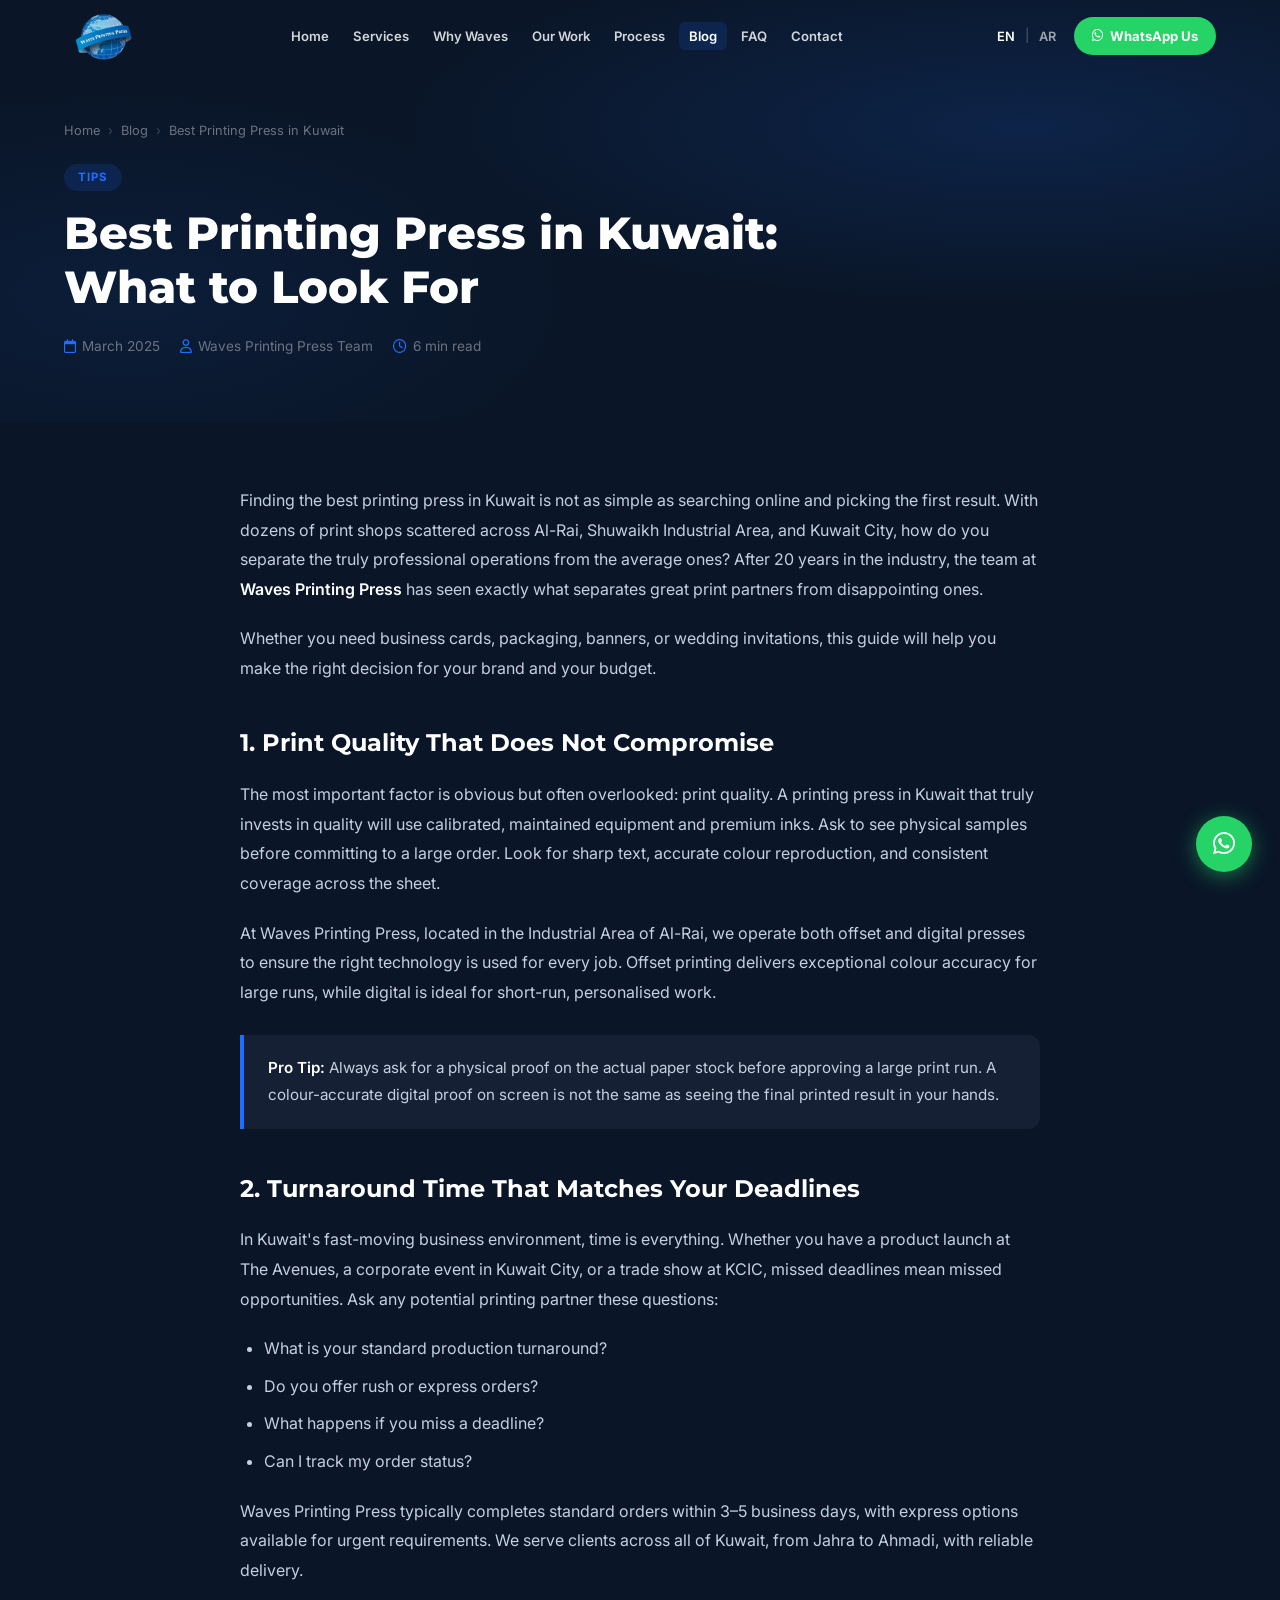
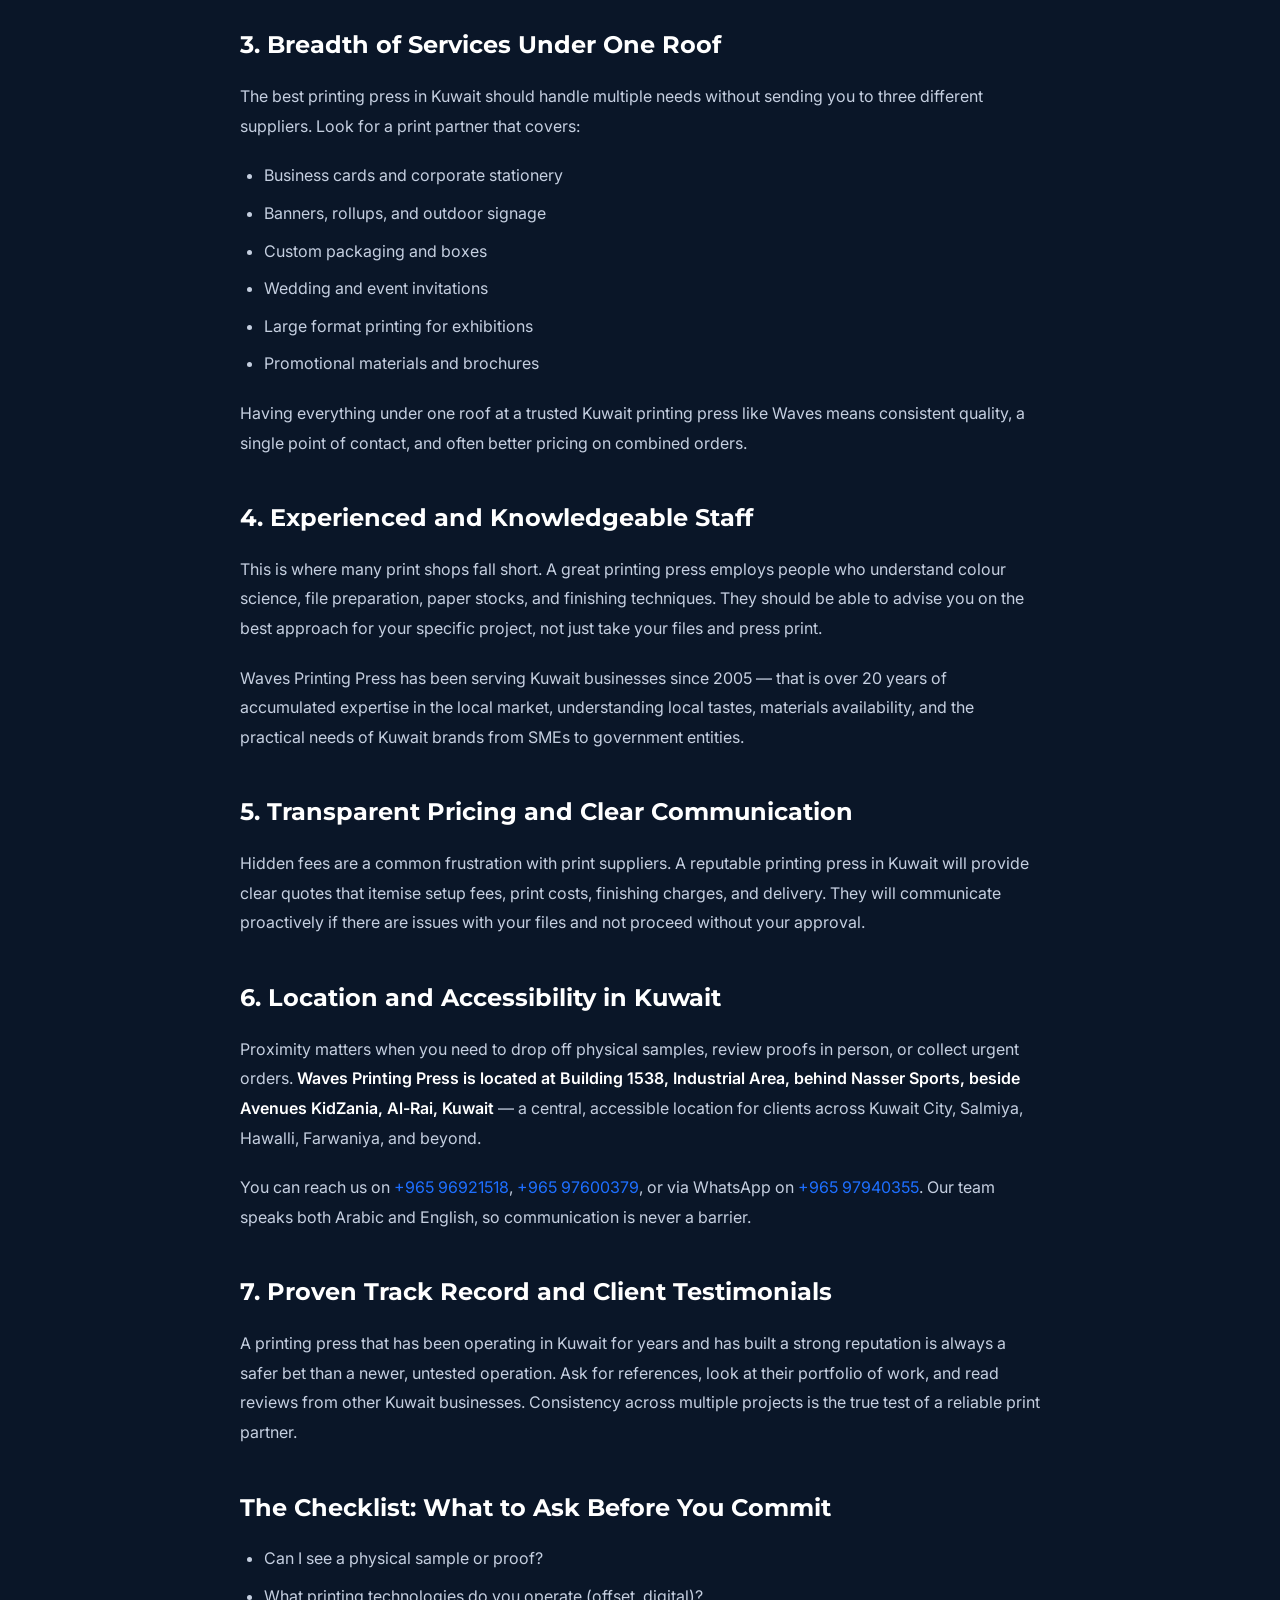
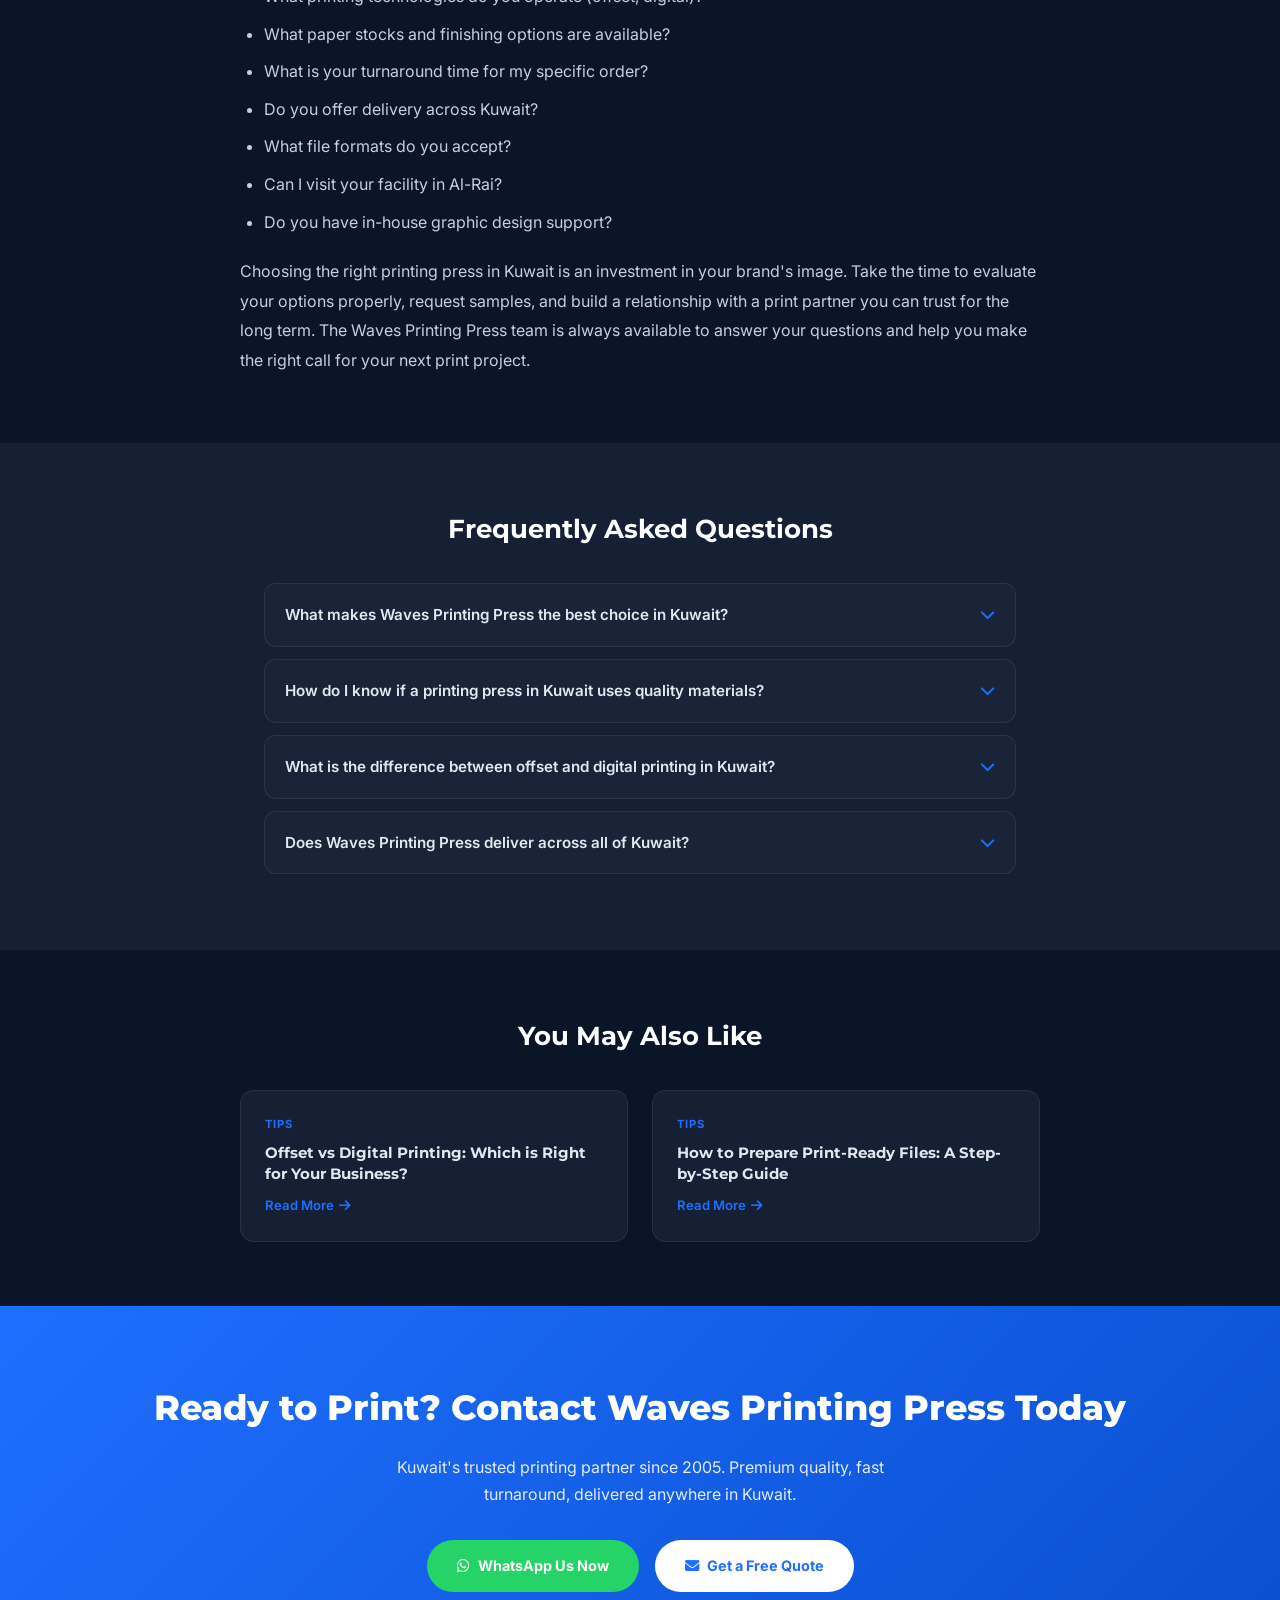
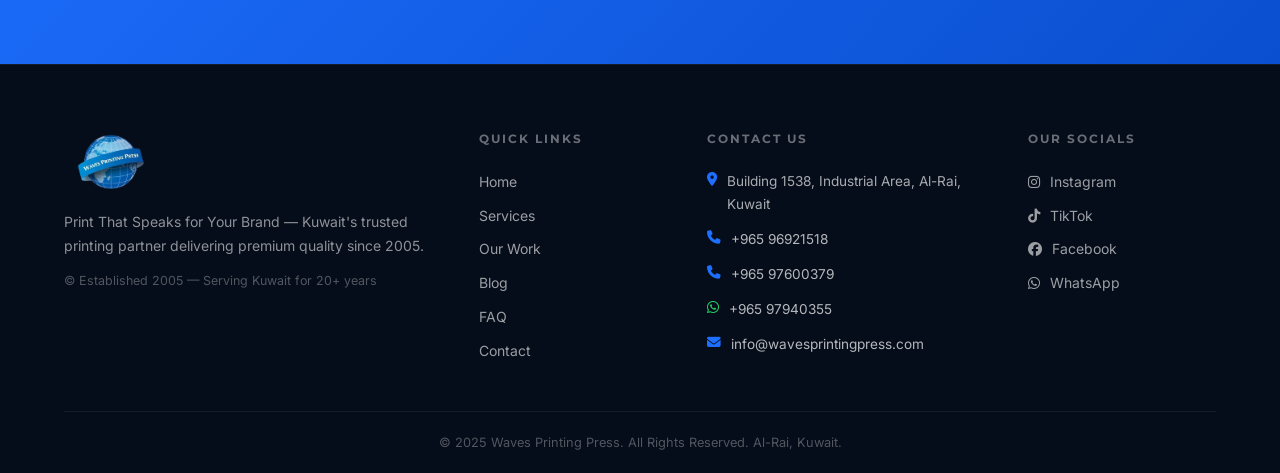
==== blog-post-1.html @ 456332da "fix: AR/EN toggle not switching on blog pages" ====
<!DOCTYPE html>
<html lang="en" dir="ltr">
<head>
  <meta charset="UTF-8">
  <meta name="viewport" content="width=device-width, initial-scale=1.0">

  <!-- Primary SEO Meta Tags -->
  <title>Best Printing Press in Kuwait: What to Look For | Waves Printing Press Kuwait</title>
  <meta name="description" content="Find the best printing press in Kuwait. Expert tips on quality, turnaround time, and reliability from Waves Printing Press — Al-Rai, Kuwait since 2005.">
  <meta name="robots" content="index, follow">
  <meta name="author" content="Waves Printing Press">
  <meta name="keywords" content="best printing press Kuwait, printing press Al-Rai, Kuwait printing quality, offset printing Kuwait, digital printing Kuwait, printing tips Kuwait">

  <!-- Canonical -->
  <link rel="canonical" href="https://wavesprintingpress.com/blog-post-1.html">

  <!-- Hreflang -->
  <link rel="alternate" hreflang="en"        href="https://wavesprintingpress.com/blog-post-1.html">
  <link rel="alternate" hreflang="ar"        href="https://wavesprintingpress.com/blog-post-1.html">
  <link rel="alternate" hreflang="x-default" href="https://wavesprintingpress.com/blog-post-1.html">

  <!-- Open Graph -->
  <meta property="og:type"        content="article">
  <meta property="og:url"         content="https://wavesprintingpress.com/blog-post-1.html">
  <meta property="og:title"       content="Best Printing Press in Kuwait: What to Look For | Waves Printing Press">
  <meta property="og:description" content="Expert tips on choosing the best printing press in Kuwait. Quality, turnaround, reliability — from Waves Printing Press since 2005.">
  <meta property="og:image"       content="https://wavesprintingpress.com/images/og-image.jpg">

  <!-- Twitter Card -->
  <meta name="twitter:card"        content="summary_large_image">
  <meta name="twitter:title"       content="Best Printing Press in Kuwait: What to Look For">
  <meta name="twitter:description" content="Expert tips on choosing the best printing press in Kuwait from Waves Printing Press.">
  <meta name="twitter:image"       content="https://wavesprintingpress.com/images/og-image.jpg">

  <!-- Google Fonts -->
  <link rel="preconnect" href="https://fonts.googleapis.com">
  <link rel="preconnect" href="https://fonts.gstatic.com" crossorigin>
  <link href="https://fonts.googleapis.com/css2?family=Cairo:wght@400;600;700;800&family=Inter:wght@400;500;600&family=Montserrat:wght@400;500;600;700;800&display=swap" rel="stylesheet">

  <!-- Font Awesome 6.4.2 -->
  <link rel="stylesheet" href="https://cdnjs.cloudflare.com/ajax/libs/font-awesome/6.4.2/css/all.min.css">

  <!-- JSON-LD Article Schema -->
  <script type="application/ld+json">
  {
    "@context": "https://schema.org",
    "@type": "Article",
    "headline": "Best Printing Press in Kuwait: What to Look For",
    "datePublished": "2025-03-01",
    "dateModified": "2025-03-01",
    "author": {
      "@type": "Organization",
      "name": "Waves Printing Press",
      "url": "https://wavesprintingpress.com"
    },
    "publisher": {
      "@type": "Organization",
      "name": "Waves Printing Press",
      "logo": {
        "@type": "ImageObject",
        "url": "https://wavesprintingpress.com/images/waves_logo/waves_logo.png"
      }
    },
    "description": "Expert tips on choosing the best printing press in Kuwait — quality, turnaround, reliability and what really matters.",
    "mainEntityOfPage": {
      "@type": "WebPage",
      "@id": "https://wavesprintingpress.com/blog-post-1.html"
    }
  }
  </script>

  <style>
    /* =============================================
       CSS VARIABLES & RESET
       ============================================= */
    :root {
      --primary:    #0A1628;
      --accent:     #1E6FFF;
      --white:      #FFFFFF;
      --light-bg:   #F4F7FF;
      --text-dark:  #1A1A2E;
      --text-muted: #6B7280;
      --border:     rgba(255,255,255,0.08);
      --card-bg:    #111827;
      --navy-light: #162035;
      --font-head:  'Montserrat', sans-serif;
      --font-body:  'Inter', sans-serif;
      --font-ar:    'Cairo', sans-serif;
    }
    *, *::before, *::after { box-sizing: border-box; margin: 0; padding: 0; }
    html { scroll-behavior: smooth; }
    body {
      font-family: var(--font-body);
      background: var(--primary);
      color: #e2e8f0;
      line-height: 1.7;
      overflow-x: hidden;
    }
    [dir="rtl"] body { font-family: var(--font-ar); }
    img { max-width: 100%; height: auto; display: block; }
    a { color: var(--accent); text-decoration: none; }
    a:hover { text-decoration: underline; }
    .container { width: 100%; max-width: 1200px; margin: 0 auto; padding: 0 24px; }
    .sr-only { position:absolute;width:1px;height:1px;padding:0;margin:-1px;overflow:hidden;clip:rect(0,0,0,0);border:0; }

    /* Language visibility */
    [lang="en"] .ar-text { display: none; }
    [lang="ar"] .en-text { display: none; }
    body[dir="ltr"] .ar-text { display: none !important; }
    body[dir="rtl"] .en-text { display: none !important; }
    [lang="ar"] { font-family: var(--font-ar); }

    /* =============================================
       NAVBAR
       ============================================= */
    #navbar {
      position: fixed;
      top: 0; left: 0; right: 0;
      z-index: 1000;
      padding: 0 24px;
      transition: background 0.3s ease, box-shadow 0.3s ease;
    }
    #navbar.scrolled {
      background: rgba(10,22,40,0.97);
      box-shadow: 0 2px 24px rgba(0,0,0,0.35);
      backdrop-filter: blur(12px);
    }
    .nav-inner {
      display: flex;
      align-items: center;
      justify-content: space-between;
      height: 72px;
      gap: 16px;
    }
    .nav-logo { display: flex; align-items: center; gap: 10px; text-decoration: none; flex-shrink: 0; }
    .nav-logo img { height: 55px; width: auto; }
    .nav-logo-css { display: flex; align-items: center; gap: 8px; }
    .logo-label { font-family: var(--font-head); font-weight: 800; font-size: 1rem; color: #fff; }
    .mini-globe { width: 28px; height: 28px; border-radius: 50%; background: var(--accent); }

    .nav-links {
      display: flex;
      list-style: none;
      gap: 4px;
      align-items: center;
    }
    .nav-links li { position: relative; }
    .nav-links a {
      font-family: var(--font-body);
      font-size: 0.82rem;
      font-weight: 600;
      color: rgba(255,255,255,0.82);
      padding: 6px 10px;
      border-radius: 6px;
      transition: color 0.2s, background 0.2s;
      text-decoration: none;
      white-space: nowrap;
    }
    .nav-links a:hover, .nav-links a.nav-active {
      color: #fff;
      background: rgba(30,111,255,0.15);
    }

    .nav-right { display: flex; align-items: center; gap: 12px; flex-shrink: 0; }
    .lang-toggle { display: flex; align-items: center; gap: 4px; }
    .lang-btn {
      background: transparent;
      border: none;
      color: rgba(255,255,255,0.6);
      font-family: var(--font-body);
      font-size: 0.8rem;
      font-weight: 600;
      cursor: pointer;
      padding: 4px 6px;
      border-radius: 4px;
      transition: color 0.2s;
    }
    .lang-btn.active { color: #fff; }
    .lang-btn:hover { color: #fff; }
    .lang-sep { color: rgba(255,255,255,0.3); font-size: 0.8rem; }

    .btn-wa-nav {
      display: inline-flex;
      align-items: center;
      gap: 7px;
      padding: 8px 18px;
      border-radius: 50px;
      background: #25D366;
      color: #fff;
      font-family: var(--font-body);
      font-size: 0.82rem;
      font-weight: 700;
      text-decoration: none;
      transition: transform 0.2s, box-shadow 0.2s;
      white-space: nowrap;
    }
    .btn-wa-nav:hover { transform: translateY(-1px); box-shadow: 0 4px 16px rgba(37,211,102,0.35); text-decoration: none; }

    /* Hamburger */
    .hamburger {
      display: none;
      flex-direction: column;
      gap: 5px;
      background: transparent;
      border: none;
      cursor: pointer;
      padding: 4px;
    }
    .hamburger span {
      display: block;
      width: 24px;
      height: 2px;
      background: #fff;
      border-radius: 2px;
      transition: all 0.3s ease;
    }
    .hamburger.open span:nth-child(1) { transform: translateY(7px) rotate(45deg); }
    .hamburger.open span:nth-child(2) { opacity: 0; }
    .hamburger.open span:nth-child(3) { transform: translateY(-7px) rotate(-45deg); }

    /* Mobile menu */
    .mobile-menu {
      display: none;
      flex-direction: column;
      gap: 0;
      background: rgba(10,22,40,0.98);
      backdrop-filter: blur(16px);
      padding: 16px 0 24px;
      border-top: 1px solid rgba(255,255,255,0.06);
    }
    .mobile-menu.open { display: flex; }
    .mobile-menu a {
      padding: 13px 28px;
      color: rgba(255,255,255,0.85);
      font-size: 0.95rem;
      font-weight: 600;
      border-bottom: 1px solid rgba(255,255,255,0.04);
      transition: background 0.2s, color 0.2s;
      text-decoration: none;
    }
    .mobile-menu a:hover { background: rgba(30,111,255,0.1); color: #fff; }
    .mobile-lang-row { display: flex; gap: 12px; padding: 16px 28px 8px; }
    .mobile-lang-row .lang-btn { font-size: 0.9rem; padding: 8px 16px; border: 1px solid rgba(255,255,255,0.2); border-radius: 6px; }
    .mobile-wa {
      margin: 12px 28px 0;
      padding: 12px 20px !important;
      background: #25D366 !important;
      border-radius: 10px;
      color: #fff !important;
      display: flex !important;
      align-items: center;
      gap: 8px;
      justify-content: center;
      border-bottom: none !important;
    }

    @media (max-width: 1024px) { .nav-links { display: none; } }
    @media (max-width: 768px) {
      .btn-wa-nav .en-text, .btn-wa-nav .ar-text { display: none; }
      .hamburger { display: flex; }
    }

    /* =============================================
       BLOG POST HERO BANNER
       ============================================= */
    .post-hero {
      background: var(--primary);
      padding: 120px 0 64px;
      position: relative;
      overflow: hidden;
    }
    .post-hero::before {
      content: '';
      position: absolute;
      inset: 0;
      background:
        radial-gradient(ellipse 70% 60% at 80% 30%, rgba(30,111,255,0.15) 0%, transparent 70%),
        radial-gradient(ellipse 50% 70% at 10% 70%, rgba(30,111,255,0.08) 0%, transparent 70%);
    }
    .post-hero .container { position: relative; z-index: 1; }
    .post-breadcrumb {
      display: flex;
      align-items: center;
      gap: 8px;
      font-size: 0.8rem;
      color: var(--text-muted);
      margin-bottom: 20px;
      flex-wrap: wrap;
    }
    .post-breadcrumb a { color: var(--text-muted); transition: color 0.2s; }
    .post-breadcrumb a:hover { color: var(--accent); text-decoration: none; }
    .post-breadcrumb .sep { color: rgba(255,255,255,0.2); }
    .post-cat-badge {
      display: inline-block;
      padding: 4px 14px;
      background: rgba(30,111,255,0.15);
      color: var(--accent);
      border-radius: 50px;
      font-size: 0.72rem;
      font-weight: 700;
      letter-spacing: 1px;
      text-transform: uppercase;
      margin-bottom: 16px;
    }
    .post-hero h1 {
      font-family: var(--font-head);
      font-size: clamp(1.8rem, 4vw, 2.8rem);
      font-weight: 800;
      color: #fff;
      line-height: 1.2;
      margin-bottom: 20px;
      max-width: 820px;
    }
    .post-meta-row {
      display: flex;
      align-items: center;
      gap: 20px;
      flex-wrap: wrap;
      color: var(--text-muted);
      font-size: 0.85rem;
    }
    .post-meta-row span { display: flex; align-items: center; gap: 6px; }
    .post-meta-row i { color: var(--accent); }

    /* =============================================
       ARTICLE BODY
       ============================================= */
    .post-body-section {
      padding: 64px 0 48px;
    }
    .post-layout {
      max-width: 800px;
      margin: 0 auto;
    }
    .post-layout h2 {
      font-family: var(--font-head);
      font-size: 1.5rem;
      font-weight: 700;
      color: #fff;
      margin: 40px 0 16px;
    }
    .post-layout h3 {
      font-family: var(--font-head);
      font-size: 1.15rem;
      font-weight: 700;
      color: #e2e8f0;
      margin: 28px 0 12px;
    }
    .post-layout p {
      color: #c5cfe0;
      line-height: 1.85;
      margin-bottom: 20px;
      font-size: 1rem;
    }
    .post-layout ul, .post-layout ol {
      margin: 0 0 20px 24px;
      color: #c5cfe0;
      line-height: 1.85;
    }
    [dir="rtl"] .post-layout ul,
    [dir="rtl"] .post-layout ol { margin: 0 24px 20px 0; }
    .post-layout li { margin-bottom: 8px; }
    .post-layout strong { color: #fff; font-weight: 600; }
    .post-highlight {
      background: var(--navy-light);
      border-left: 4px solid var(--accent);
      border-radius: 0 12px 12px 0;
      padding: 20px 24px;
      margin: 28px 0;
      color: #c5cfe0;
      font-size: 0.95rem;
      line-height: 1.75;
    }
    [dir="rtl"] .post-highlight { border-left: none; border-right: 4px solid var(--accent); border-radius: 12px 0 0 12px; }

    /* =============================================
       FAQ SECTION
       ============================================= */
    .post-faq {
      background: var(--navy-light);
      padding: 64px 0;
    }
    .post-faq .container { max-width: 800px; margin: 0 auto; }
    .post-faq h2 {
      font-family: var(--font-head);
      font-size: 1.6rem;
      font-weight: 700;
      color: #fff;
      margin-bottom: 32px;
      text-align: center;
    }
    .faq-item {
      border: 1px solid rgba(255,255,255,0.08);
      border-radius: 12px;
      margin-bottom: 12px;
      overflow: hidden;
      background: rgba(255,255,255,0.02);
    }
    .faq-item summary {
      display: flex;
      justify-content: space-between;
      align-items: center;
      padding: 18px 20px;
      cursor: pointer;
      font-weight: 600;
      color: #e2e8f0;
      font-size: 0.95rem;
      list-style: none;
      gap: 12px;
    }
    .faq-item summary::-webkit-details-marker { display: none; }
    .faq-item summary:hover { color: #fff; background: rgba(30,111,255,0.05); }
    .faq-arrow { color: var(--accent); flex-shrink: 0; transition: transform 0.3s ease; }
    .faq-item[open] .faq-arrow { transform: rotate(180deg); }
    .faq-body {
      padding: 0 20px 18px;
      color: #a8b4c8;
      font-size: 0.9rem;
      line-height: 1.75;
    }

    /* =============================================
       YOU MAY ALSO LIKE
       ============================================= */
    .post-related {
      padding: 64px 0;
    }
    .post-related h2 {
      font-family: var(--font-head);
      font-size: 1.6rem;
      font-weight: 700;
      color: #fff;
      margin-bottom: 32px;
      text-align: center;
    }
    .related-grid {
      display: grid;
      grid-template-columns: repeat(2, 1fr);
      gap: 24px;
      max-width: 800px;
      margin: 0 auto;
    }
    @media (max-width: 560px) { .related-grid { grid-template-columns: 1fr; } }
    .related-card {
      background: var(--navy-light);
      border: 1px solid rgba(255,255,255,0.07);
      border-radius: 14px;
      padding: 24px;
      transition: border-color 0.3s, transform 0.3s;
      text-decoration: none;
      display: block;
    }
    .related-card:hover { border-color: var(--accent); transform: translateY(-4px); text-decoration: none; }
    .related-cat {
      font-size: 0.7rem;
      font-weight: 700;
      letter-spacing: 1px;
      text-transform: uppercase;
      color: var(--accent);
      margin-bottom: 8px;
      display: block;
    }
    .related-card h3 {
      font-family: var(--font-head);
      font-size: 0.95rem;
      font-weight: 700;
      color: #e2e8f0;
      line-height: 1.4;
      margin-bottom: 8px;
    }
    .related-card .read-link {
      font-size: 0.82rem;
      font-weight: 600;
      color: var(--accent);
      display: flex;
      align-items: center;
      gap: 5px;
      margin-top: 10px;
    }

    /* =============================================
       CTA SECTION
       ============================================= */
    .post-cta {
      background: linear-gradient(135deg, var(--accent) 0%, #0a4fcf 100%);
      padding: 72px 0;
      text-align: center;
    }
    .post-cta h2 {
      font-family: var(--font-head);
      font-size: clamp(1.5rem, 4vw, 2.2rem);
      font-weight: 800;
      color: #fff;
      margin-bottom: 16px;
    }
    .post-cta p {
      color: rgba(255,255,255,0.88);
      font-size: 1rem;
      max-width: 500px;
      margin: 0 auto 32px;
      line-height: 1.7;
    }
    .cta-btn-row {
      display: flex;
      justify-content: center;
      gap: 16px;
      flex-wrap: wrap;
    }
    .btn-cta-white {
      display: inline-flex;
      align-items: center;
      gap: 8px;
      padding: 14px 30px;
      border-radius: 50px;
      background: #fff;
      color: var(--accent);
      font-family: var(--font-body);
      font-size: 0.9rem;
      font-weight: 700;
      text-decoration: none;
      transition: transform 0.25s, box-shadow 0.25s;
    }
    .btn-cta-white:hover { transform: translateY(-2px); box-shadow: 0 8px 24px rgba(0,0,0,0.2); text-decoration: none; }
    .btn-cta-wa {
      display: inline-flex;
      align-items: center;
      gap: 8px;
      padding: 14px 30px;
      border-radius: 50px;
      background: #25D366;
      color: #fff;
      font-family: var(--font-body);
      font-size: 0.9rem;
      font-weight: 700;
      text-decoration: none;
      transition: transform 0.25s, box-shadow 0.25s;
    }
    .btn-cta-wa:hover { transform: translateY(-2px); box-shadow: 0 8px 24px rgba(37,211,102,0.4); text-decoration: none; }

    /* =============================================
       FOOTER
       ============================================= */
    #footer {
      background: #060d1a;
      padding: 64px 0 0;
      border-top: 1px solid rgba(255,255,255,0.06);
    }
    .footer-grid {
      display: grid;
      grid-template-columns: 2fr 1fr 1.5fr 1fr;
      gap: 40px;
      padding-bottom: 48px;
    }
    @media (max-width: 900px) { .footer-grid { grid-template-columns: 1fr 1fr; } }
    @media (max-width: 560px) { .footer-grid { grid-template-columns: 1fr; } }
    .footer-col h4 {
      font-family: var(--font-head);
      font-size: 0.75rem;
      font-weight: 700;
      letter-spacing: 2px;
      text-transform: uppercase;
      color: rgba(255,255,255,0.4);
      margin-bottom: 20px;
    }
    .foot-logo { margin-bottom: 16px; }
    .foot-logo img { height: 65px; width: auto; }
    .foot-tagline {
      font-size: 0.875rem;
      color: rgba(255,255,255,0.55);
      line-height: 1.7;
      margin-bottom: 12px;
    }
    .foot-since { font-size: 0.78rem; color: rgba(255,255,255,0.3); }
    .foot-links { display: flex; flex-direction: column; gap: 10px; }
    .foot-links a {
      font-size: 0.875rem;
      color: rgba(255,255,255,0.6);
      text-decoration: none;
      transition: color 0.2s;
    }
    .foot-links a:hover { color: var(--accent); }
    .foot-contacts { display: flex; flex-direction: column; gap: 12px; }
    .foot-ci { display: flex; align-items: flex-start; gap: 10px; font-size: 0.85rem; }
    .foot-ci i { color: var(--accent); margin-top: 3px; flex-shrink: 0; }
    .foot-ci .wai { color: #25D366; }
    .foot-ci a { color: rgba(255,255,255,0.7); text-decoration: none; transition: color 0.2s; }
    .foot-ci a:hover { color: var(--accent); }
    .foot-ci span { color: rgba(255,255,255,0.65); }
    .footer-socials-list { display: flex; flex-direction: column; gap: 10px; }
    .footer-social-link {
      display: flex;
      align-items: center;
      gap: 10px;
      font-size: 0.875rem;
      color: rgba(255,255,255,0.6);
      text-decoration: none;
      transition: color 0.2s;
    }
    .footer-social-link:hover { color: var(--accent); }
    .footer-bottom {
      border-top: 1px solid rgba(255,255,255,0.06);
      padding: 20px 0;
      text-align: center;
    }
    .foot-copy { font-size: 0.8rem; color: rgba(255,255,255,0.3); }

    /* =============================================
       FLOATING WHATSAPP
       ============================================= */
    .whatsapp-float {
      position: fixed;
      bottom: 28px;
      right: 28px;
      z-index: 999;
      width: 56px;
      height: 56px;
      border-radius: 50%;
      background: #25D366;
      color: #fff;
      display: flex;
      align-items: center;
      justify-content: center;
      font-size: 1.6rem;
      box-shadow: 0 4px 20px rgba(37,211,102,0.5);
      text-decoration: none;
      transition: transform 0.3s, box-shadow 0.3s;
    }
    .whatsapp-float:hover { transform: scale(1.1); box-shadow: 0 6px 28px rgba(37,211,102,0.65); text-decoration: none; }
    [dir="rtl"] .whatsapp-float { right: auto; left: 28px; }
  </style>
</head>

<body dir="ltr">

<!-- =============================================
     NAVBAR
     ============================================= -->
<nav id="navbar" role="navigation" aria-label="Main navigation">
  <div class="container nav-inner">
    <a href="index.html" class="nav-logo" aria-label="Waves Printing Press — home">
      <img src="images/waves_logo/waves_logo.png" alt="Waves Printing Press Logo" height="55" onerror="this.style.display='none'; this.nextElementSibling.style.display='flex';">
      <div class="nav-logo-css" style="display:none;">
        <div class="mini-globe" aria-hidden="true"></div>
        <span class="logo-label">Waves Printing Press</span>
      </div>
    </a>
    <ul class="nav-links" role="list">
      <li><a href="index.html#hero" class="en-text">Home</a><a href="index.html#hero" class="ar-text">الرئيسية</a></li>
      <li><a href="index.html#services" class="en-text">Services</a><a href="index.html#services" class="ar-text">خدماتنا</a></li>
      <li><a href="index.html#why-waves" class="en-text">Why Waves</a><a href="index.html#why-waves" class="ar-text">لماذا أمواج</a></li>
      <li><a href="index.html#our-work" class="en-text">Our Work</a><a href="index.html#our-work" class="ar-text">أعمالنا</a></li>
      <li><a href="index.html#process" class="en-text">Process</a><a href="index.html#process" class="ar-text">كيف نعمل</a></li>
      <li><a href="blog.html" class="en-text nav-active">Blog</a><a href="blog.html" class="ar-text nav-active">المدونة</a></li>
      <li><a href="index.html#faq" class="en-text">FAQ</a><a href="index.html#faq" class="ar-text">الأسئلة</a></li>
      <li><a href="index.html#contact" class="en-text">Contact</a><a href="index.html#contact" class="ar-text">تواصل</a></li>
    </ul>
    <div class="nav-right">
      <div class="lang-toggle" aria-label="Language selector">
        <button class="lang-btn active" id="btn-en" onclick="setLang('en')" aria-pressed="true">EN</button>
        <span class="lang-sep">|</span>
        <button class="lang-btn" id="btn-ar" onclick="setLang('ar')" aria-pressed="false">AR</button>
      </div>
      <a href="https://wa.me/96597940355" class="btn-wa-nav" target="_blank" rel="noopener" aria-label="Chat on WhatsApp">
        <i class="fa-brands fa-whatsapp" aria-hidden="true"></i>
        <span class="en-text">WhatsApp Us</span>
        <span class="ar-text">واتساب</span>
      </a>
      <button class="hamburger" id="hamburger" aria-label="Toggle menu" aria-expanded="false" aria-controls="mobile-menu">
        <span></span><span></span><span></span>
      </button>
    </div>
  </div>
  <div class="mobile-menu" id="mobile-menu" role="dialog" aria-label="Mobile navigation">
    <a href="index.html#hero"><span class="en-text">Home</span><span class="ar-text">الرئيسية</span></a>
    <a href="index.html#services"><span class="en-text">Services</span><span class="ar-text">خدماتنا</span></a>
    <a href="index.html#why-waves"><span class="en-text">Why Waves</span><span class="ar-text">لماذا أمواج</span></a>
    <a href="index.html#our-work"><span class="en-text">Our Work</span><span class="ar-text">أعمالنا</span></a>
    <a href="index.html#process"><span class="en-text">Process</span><span class="ar-text">كيف نعمل</span></a>
    <a href="blog.html"><span class="en-text">Blog</span><span class="ar-text">المدونة</span></a>
    <a href="index.html#faq"><span class="en-text">FAQ</span><span class="ar-text">الأسئلة الشائعة</span></a>
    <a href="index.html#contact"><span class="en-text">Contact</span><span class="ar-text">تواصل معنا</span></a>
    <div class="mobile-lang-row">
      <button class="lang-btn" onclick="setLang('en');">EN</button>
      <button class="lang-btn" onclick="setLang('ar');">AR / عربي</button>
    </div>
    <a href="https://wa.me/96597940355" class="mobile-wa" target="_blank" rel="noopener">
      <i class="fa-brands fa-whatsapp" aria-hidden="true"></i>
      <span class="en-text">WhatsApp Us</span>
      <span class="ar-text">تواصل عبر واتساب</span>
    </a>
  </div>
</nav>

<!-- =============================================
     POST HERO
     ============================================= -->
<section class="post-hero" aria-labelledby="post-title">
  <div class="container">
    <nav class="post-breadcrumb" aria-label="Breadcrumb">
      <a href="index.html"><span class="en-text">Home</span><span class="ar-text">الرئيسية</span></a>
      <span class="sep">›</span>
      <a href="blog.html"><span class="en-text">Blog</span><span class="ar-text">المدونة</span></a>
      <span class="sep">›</span>
      <span><span class="en-text">Best Printing Press in Kuwait</span><span class="ar-text">أفضل مطبعة في الكويت</span></span>
    </nav>
    <span class="post-cat-badge"><span class="en-text">Tips</span><span class="ar-text">نصائح</span></span>
    <h1 id="post-title"><span class="en-text">Best Printing Press in Kuwait: What to Look For</span><span class="ar-text">أفضل مطبعة في الكويت: ما الذي تبحث عنه</span></h1>
    <div class="post-meta-row">
      <span><i class="fa-regular fa-calendar"></i> March 2025</span>
      <span><i class="fa-regular fa-user"></i> <span class="en-text">Waves Printing Press Team</span><span class="ar-text">فريق أمواج للطباعة</span></span>
      <span><i class="fa-regular fa-clock"></i> <span class="en-text">6 min read</span><span class="ar-text">6 دقائق للقراءة</span></span>
    </div>
  </div>
</section>

<!-- =============================================
     ARTICLE BODY
     ============================================= -->
<section class="post-body-section">
  <div class="container">
    <div class="post-layout">

      <p><span class="en-text">Finding the best printing press in Kuwait is not as simple as searching online and picking the first result. With dozens of print shops scattered across Al-Rai, Shuwaikh Industrial Area, and Kuwait City, how do you separate the truly professional operations from the average ones? After 20 years in the industry, the team at <strong>Waves Printing Press</strong> has seen exactly what separates great print partners from disappointing ones.</span><span class="ar-text">إيجاد أفضل مطبعة في الكويت ليس بالأمر البسيط كما يبدو. مع وجود عشرات المطابع في الري وشويخ الصناعية ومدينة الكويت، كيف تميّز بين العمليات الاحترافية الحقيقية والعادية منها؟ بعد 20 عامًا في المجال، فريق <strong>أمواج للطباعة</strong> يعرف جيدًا ما الذي يفرّق بين شريك الطباعة الممتاز والمخيّب للآمال.</span></p>

      <p><span class="en-text">Whether you need business cards, packaging, banners, or wedding invitations, this guide will help you make the right decision for your brand and your budget.</span><span class="ar-text">سواء كنت بحاجة إلى بطاقات الأعمال أو التغليف أو البنرات أو دعوات الأفراح، هذا الدليل سيساعدك على اتخاذ القرار الصحيح لعلامتك التجارية وميزانيتك.</span></p>

      <h2><span class="en-text">1. Print Quality That Does Not Compromise</span><span class="ar-text">١. جودة الطباعة بلا تنازل</span></h2>
      <p><span class="en-text">The most important factor is obvious but often overlooked: print quality. A printing press in Kuwait that truly invests in quality will use calibrated, maintained equipment and premium inks. Ask to see physical samples before committing to a large order. Look for sharp text, accurate colour reproduction, and consistent coverage across the sheet.</span><span class="ar-text">أهم عامل واضح لكن كثيرًا ما يُتجاهل: جودة الطباعة. المطبعة التي تستثمر فعلًا في الجودة ستستخدم معدات معايَرة ومصانة وأحبارًا ممتازة. اطلب نماذج مطبوعة قبل الالتزام بطلب كبير، وابحث عن نص حاد وألوان دقيقة وتغطية متسقة على الورقة.</span></p>
      <p><span class="en-text">At Waves Printing Press, located in the Industrial Area of Al-Rai, we operate both offset and digital presses to ensure the right technology is used for every job. Offset printing delivers exceptional colour accuracy for large runs, while digital is ideal for short-run, personalised work.</span><span class="ar-text">في أمواج للطباعة بالمنطقة الصناعية في الري، نعمل بمكائن أوفسيت ورقمية لضمان استخدام التقنية المناسبة لكل مشروع. الطباعة الأوفسيت تعطيك دقة ألوان استثنائية للكميات الكبيرة، بينما الرقمية مثالية للكميات الصغيرة والأعمال الشخصية.</span></p>

      <div class="post-highlight">
        <span class="en-text"><strong>Pro Tip:</strong> Always ask for a physical proof on the actual paper stock before approving a large print run. A colour-accurate digital proof on screen is not the same as seeing the final printed result in your hands.</span><span class="ar-text"><strong>نصيحة مهمة:</strong> اطلب دائمًا مسودة مطبوعة على الورق الفعلي قبل الموافقة على طباعة كميات كبيرة. الإثبات الرقمي على الشاشة لا يساوي رؤية النتيجة المطبوعة النهائية بين يديك.</span>
      </div>

      <h2><span class="en-text">2. Turnaround Time That Matches Your Deadlines</span><span class="ar-text">٢. وقت التسليم المناسب لمواعيدك</span></h2>
      <p><span class="en-text">In Kuwait's fast-moving business environment, time is everything. Whether you have a product launch at The Avenues, a corporate event in Kuwait City, or a trade show at KCIC, missed deadlines mean missed opportunities. Ask any potential printing partner these questions:</span><span class="ar-text">في بيئة الأعمال السريعة في الكويت، الوقت هو كل شيء. سواء كان عندك إطلاق منتج في الأفنيوز أو فعالية شركة في مدينة الكويت أو معرض في KCIC، الفوات يعني فرص ضائعة. اسأل أي شريك طباعة محتمل هذه الأسئلة:</span></p>
      <ul>
        <li><span class="en-text">What is your standard production turnaround?</span><span class="ar-text">ما هي مدة الإنتاج العادية عندكم؟</span></li>
        <li><span class="en-text">Do you offer rush or express orders?</span><span class="ar-text">هل تقدمون طلبات عاجلة أو سريعة؟</span></li>
        <li><span class="en-text">What happens if you miss a deadline?</span><span class="ar-text">ماذا يحصل إذا فاتكم الموعد النهائي؟</span></li>
        <li><span class="en-text">Can I track my order status?</span><span class="ar-text">هل أستطيع متابعة حالة طلبي؟</span></li>
      </ul>
      <p><span class="en-text">Waves Printing Press typically completes standard orders within 3–5 business days, with express options available for urgent requirements. We serve clients across all of Kuwait, from Jahra to Ahmadi, with reliable delivery.</span><span class="ar-text">تنجز أمواج للطباعة عادةً الطلبات العادية خلال 3–5 أيام عمل، مع خيارات سريعة للطلبات العاجلة. نخدم عملاء من جميع مناطق الكويت، من الجهراء إلى الأحمدي، مع توصيل موثوق.</span></p>

      <h2><span class="en-text">3. Breadth of Services Under One Roof</span><span class="ar-text">٣. خدمات شاملة تحت سقف واحد</span></h2>
      <p><span class="en-text">The best printing press in Kuwait should handle multiple needs without sending you to three different suppliers. Look for a print partner that covers:</span><span class="ar-text">أفضل مطبعة في الكويت يجب أن تتعامل مع احتياجاتك المتعددة دون إرسالك إلى ثلاثة موردين مختلفين. ابحث عن شريك طباعة يغطي:</span></p>
      <ul>
        <li><span class="en-text">Business cards and corporate stationery</span><span class="ar-text">بطاقات الأعمال والقرطاسية المؤسسية</span></li>
        <li><span class="en-text">Banners, rollups, and outdoor signage</span><span class="ar-text">البنرات والرول أبات واللافتات الخارجية</span></li>
        <li><span class="en-text">Custom packaging and boxes</span><span class="ar-text">التغليف المخصص والصناديق</span></li>
        <li><span class="en-text">Wedding and event invitations</span><span class="ar-text">دعوات الأفراح والفعاليات</span></li>
        <li><span class="en-text">Large format printing for exhibitions</span><span class="ar-text">الطباعة الكبيرة للمعارض</span></li>
        <li><span class="en-text">Promotional materials and brochures</span><span class="ar-text">المواد الترويجية والبروشورات</span></li>
      </ul>
      <p><span class="en-text">Having everything under one roof at a trusted Kuwait printing press like Waves means consistent quality, a single point of contact, and often better pricing on combined orders.</span><span class="ar-text">وجود كل شيء تحت سقف واحد في مطبعة موثوقة في الكويت مثل أمواج يعني جودة متسقة ونقطة تواصل واحدة وأسعارًا أفضل في الطلبات المجمّعة.</span></p>

      <h2><span class="en-text">4. Experienced and Knowledgeable Staff</span><span class="ar-text">٤. فريق خبير ومتمكن</span></h2>
      <p><span class="en-text">This is where many print shops fall short. A great printing press employs people who understand colour science, file preparation, paper stocks, and finishing techniques. They should be able to advise you on the best approach for your specific project, not just take your files and press print.</span><span class="ar-text">هنا يقصر كثير من محلات الطباعة. المطبعة المتميزة توظف أشخاصًا يفهمون علم الألوان وتجهيز الملفات وأنواع الورق وتقنيات التشطيب. يجب أن يكونوا قادرين على إسداء النصح لك حول أفضل نهج لمشروعك، لا مجرد أخذ ملفاتك والضغط على "طباعة".</span></p>
      <p><span class="en-text">Waves Printing Press has been serving Kuwait businesses since 2005 — that is over 20 years of accumulated expertise in the local market, understanding local tastes, materials availability, and the practical needs of Kuwait brands from SMEs to government entities.</span><span class="ar-text">تخدم أمواج للطباعة الشركات الكويتية منذ 2005 — أكثر من 20 عامًا من الخبرة المتراكمة في السوق المحلي، مع فهم عميق لأذواق السوق الكويتي وتوافر المواد واحتياجات العلامات التجارية من الشركات الصغيرة حتى الجهات الحكومية.</span></p>

      <h2><span class="en-text">5. Transparent Pricing and Clear Communication</span><span class="ar-text">٥. أسعار شفافة وتواصل واضح</span></h2>
      <p><span class="en-text">Hidden fees are a common frustration with print suppliers. A reputable printing press in Kuwait will provide clear quotes that itemise setup fees, print costs, finishing charges, and delivery. They will communicate proactively if there are issues with your files and not proceed without your approval.</span><span class="ar-text">الرسوم المخفية من أكثر ما يُحبط في التعامل مع موردي الطباعة. المطبعة الموثوقة في الكويت ستقدم لك عروض أسعار واضحة تفصّل رسوم الإعداد وتكاليف الطباعة ورسوم التشطيب والتوصيل. ستتواصل معك بشكل استباقي إذا كانت هناك مشاكل في ملفاتك ولن تمضي قدمًا دون موافقتك.</span></p>

      <h2><span class="en-text">6. Location and Accessibility in Kuwait</span><span class="ar-text">٦. الموقع وسهولة الوصول في الكويت</span></h2>
      <p><span class="en-text">Proximity matters when you need to drop off physical samples, review proofs in person, or collect urgent orders. <strong>Waves Printing Press is located at Building 1538, Industrial Area, behind Nasser Sports, beside Avenues KidZania, Al-Rai, Kuwait</strong> — a central, accessible location for clients across Kuwait City, Salmiya, Hawalli, Farwaniya, and beyond.</span><span class="ar-text">القرب الجغرافي مهم حين تحتاج إلى تسليم نماذج مادية أو مراجعة إثباتات شخصيًا أو استلام طلبات عاجلة. <strong>أمواج للطباعة تقع في مبنى 1538، المنطقة الصناعية، خلف ناصر سبورتس، بجانب أفنيوز كيدزانيا، الري، الكويت</strong> — موقع مركزي وسهل الوصول لعملاء من جميع مناطق الكويت.</span></p>
      <p><span class="en-text">You can reach us on <a href="tel:+96596921518">+965 96921518</a>, <a href="tel:+96597600379">+965 97600379</a>, or via WhatsApp on <a href="https://wa.me/96597940355">+965 97940355</a>. Our team speaks both Arabic and English, so communication is never a barrier.</span><span class="ar-text">تواصل معنا على <a href="tel:+96596921518">+965 96921518</a>، <a href="tel:+96597600379">+965 97600379</a>، أو عبر واتساب على <a href="https://wa.me/96597940355">+965 97940355</a>. فريقنا يتحدث العربية والإنجليزية، فالتواصل لن يكون عائقًا أبدًا.</span></p>

      <h2><span class="en-text">7. Proven Track Record and Client Testimonials</span><span class="ar-text">٧. سجل حافل وشهادات العملاء</span></h2>
      <p><span class="en-text">A printing press that has been operating in Kuwait for years and has built a strong reputation is always a safer bet than a newer, untested operation. Ask for references, look at their portfolio of work, and read reviews from other Kuwait businesses. Consistency across multiple projects is the true test of a reliable print partner.</span><span class="ar-text">المطبعة التي عملت في الكويت لسنوات وبنت سمعة قوية دائمًا خيار أكثر أمانًا من عملية جديدة غير مُجرَّبة. اطلب مراجعات، واطّلع على أعمالهم السابقة، واقرأ آراء الشركات الكويتية الأخرى. الاتساق في المشاريع المتعددة هو الاختبار الحقيقي لشريك الطباعة الموثوق.</span></p>

      <h2><span class="en-text">The Checklist: What to Ask Before You Commit</span><span class="ar-text">قائمة التحقق: ما تسأل عنه قبل الالتزام</span></h2>
      <ul>
        <li><span class="en-text">Can I see a physical sample or proof?</span><span class="ar-text">هل يمكنني رؤية نموذج مطبوع أو إثبات؟</span></li>
        <li><span class="en-text">What printing technologies do you operate (offset, digital)?</span><span class="ar-text">ما تقنيات الطباعة التي تعملون بها (أوفسيت، رقمي)؟</span></li>
        <li><span class="en-text">What paper stocks and finishing options are available?</span><span class="ar-text">ما أنواع الورق وخيارات التشطيب المتاحة؟</span></li>
        <li><span class="en-text">What is your turnaround time for my specific order?</span><span class="ar-text">ما هو وقت التسليم لطلبي تحديدًا؟</span></li>
        <li><span class="en-text">Do you offer delivery across Kuwait?</span><span class="ar-text">هل تقدمون توصيلًا في جميع مناطق الكويت؟</span></li>
        <li><span class="en-text">What file formats do you accept?</span><span class="ar-text">ما صيغ الملفات التي تقبلونها؟</span></li>
        <li><span class="en-text">Can I visit your facility in Al-Rai?</span><span class="ar-text">هل يمكنني زيارة منشأتكم في الري؟</span></li>
        <li><span class="en-text">Do you have in-house graphic design support?</span><span class="ar-text">هل لديكم دعم داخلي للتصميم الجرافيكي؟</span></li>
      </ul>

      <p><span class="en-text">Choosing the right printing press in Kuwait is an investment in your brand's image. Take the time to evaluate your options properly, request samples, and build a relationship with a print partner you can trust for the long term. The Waves Printing Press team is always available to answer your questions and help you make the right call for your next print project.</span><span class="ar-text">اختيار المطبعة المناسبة في الكويت هو استثمار في صورة علامتك التجارية. خذ وقتك لتقييم خياراتك بشكل صحيح، واطلب نماذج، وابنِ علاقة مع شريك طباعة يمكنك الوثوق به على المدى البعيد. فريق أمواج للطباعة متاح دائمًا للإجابة على أسئلتك ومساعدتك على اتخاذ القرار الصحيح لمشروع طباعتك القادم.</span></p>

    </div>
  </div>
</section>

<!-- =============================================
     FAQ SECTION
     ============================================= -->
<section class="post-faq" aria-labelledby="faq-title">
  <div class="container">
    <h2 id="faq-title"><span class="en-text">Frequently Asked Questions</span><span class="ar-text">الأسئلة الشائعة</span></h2>

    <details class="faq-item">
      <summary>
        <span><span class="en-text">What makes Waves Printing Press the best choice in Kuwait?</span><span class="ar-text">ما الذي يجعل أمواج للطباعة الخيار الأفضل في الكويت؟</span></span>
        <span class="faq-arrow"><i class="fa-solid fa-chevron-down" aria-hidden="true"></i></span>
      </summary>
      <div class="faq-body"><span class="en-text">Waves Printing Press has operated from Al-Rai, Kuwait since 2005 — over 20 years serving local businesses. We combine offset and digital printing technologies, offer in-house design, and provide fast turnaround with delivery across Kuwait. Our central Industrial Area location makes us accessible to clients citywide.</span><span class="ar-text">أمواج للطباعة تعمل من الري بالكويت منذ 2005 — أكثر من 20 عامًا في خدمة الشركات المحلية. نجمع بين تقنيات الطباعة الأوفسيت والرقمية، ونوفر تصميمًا داخليًا وتسليمًا سريعًا مع توصيل في جميع أنحاء الكويت. موقعنا المركزي في المنطقة الصناعية يجعلنا في متناول العملاء من جميع مناطق المدينة.</span></div>
    </details>

    <details class="faq-item">
      <summary>
        <span><span class="en-text">How do I know if a printing press in Kuwait uses quality materials?</span><span class="ar-text">كيف أعرف إذا كانت المطبعة في الكويت تستخدم مواد عالية الجودة؟</span></span>
        <span class="faq-arrow"><i class="fa-solid fa-chevron-down" aria-hidden="true"></i></span>
      </summary>
      <div class="faq-body"><span class="en-text">Always request a printed sample on the actual paper stock before approving a large order. Ask about the paper GSM (weight), coating options (matte, gloss, soft-touch), and the brand of inks used. A confident, reputable printing press will welcome this level of scrutiny.</span><span class="ar-text">اطلب دائمًا نموذجًا مطبوعًا على الورق الفعلي قبل الموافقة على طلب كبير. اسأل عن وزن الورق (GSM) وخيارات الطلاء (مات، لامع، ناعم) وماركة الأحبار المستخدمة. المطبعة الموثوقة الواثقة من نفسها ستُرحّب بهذا المستوى من التدقيق.</span></div>
    </details>

    <details class="faq-item">
      <summary>
        <span><span class="en-text">What is the difference between offset and digital printing in Kuwait?</span><span class="ar-text">ما الفرق بين الطباعة الأوفسيت والرقمية في الكويت؟</span></span>
        <span class="faq-arrow"><i class="fa-solid fa-chevron-down" aria-hidden="true"></i></span>
      </summary>
      <div class="faq-body"><span class="en-text">Offset printing uses metal plates and is ideal for large quantities (500+) where consistent colour accuracy is critical. Digital printing is better for smaller quantities, variable data (personalised prints), and faster turnaround. Both technologies are available at Waves Printing Press in Al-Rai.</span><span class="ar-text">الطباعة الأوفسيت تستخدم ألواحًا معدنية وهي مثالية للكميات الكبيرة (500+ قطعة) حيث تكون دقة الألوان المتسقة أمرًا حاسمًا. الطباعة الرقمية أفضل للكميات الصغيرة والبيانات المتغيرة (المطبوعات الشخصية) والتسليم الأسرع. كلتا التقنيتين متاحتان في أمواج للطباعة بالري.</span></div>
    </details>

    <details class="faq-item">
      <summary>
        <span><span class="en-text">Does Waves Printing Press deliver across all of Kuwait?</span><span class="ar-text">هل تقدم أمواج للطباعة توصيلًا في جميع أنحاء الكويت؟</span></span>
        <span class="faq-arrow"><i class="fa-solid fa-chevron-down" aria-hidden="true"></i></span>
      </summary>
      <div class="faq-body"><span class="en-text">Yes. We deliver to all areas of Kuwait including Kuwait City, Salmiya, Hawalli, Ahmadi, Jahra, and Farwaniya. Contact us via WhatsApp on +965 97940355 to arrange delivery for your order.</span><span class="ar-text">نعم. نوصّل إلى جميع مناطق الكويت بما فيها مدينة الكويت والسالمية وحولي والأحمدي والجهراء والفروانية. تواصل معنا عبر واتساب على 97940355 965+ لترتيب توصيل طلبك.</span></div>
    </details>
  </div>
</section>

<!-- =============================================
     YOU MAY ALSO LIKE
     ============================================= -->
<section class="post-related" aria-labelledby="related-title">
  <div class="container">
    <h2 id="related-title"><span class="en-text">You May Also Like</span><span class="ar-text">قد يعجبك أيضاً</span></h2>
    <div class="related-grid">
      <a href="blog-post-4.html" class="related-card">
        <span class="related-cat"><span class="en-text">Tips</span><span class="ar-text">نصائح</span></span>
        <h3><span class="en-text">Offset vs Digital Printing: Which is Right for Your Business?</span><span class="ar-text">الأوفسيت مقابل الرقمي: أيهما يناسب عملك؟</span></h3>
        <div class="read-link"><span class="en-text">Read More</span><span class="ar-text">اقرأ المزيد</span> <i class="fa-solid fa-arrow-right"></i></div>
      </a>
      <a href="blog-post-5.html" class="related-card">
        <span class="related-cat"><span class="en-text">Tips</span><span class="ar-text">نصائح</span></span>
        <h3><span class="en-text">How to Prepare Print-Ready Files: A Step-by-Step Guide</span><span class="ar-text">كيف تجهّز ملفات جاهزة للطباعة: دليل خطوة بخطوة</span></h3>
        <div class="read-link"><span class="en-text">Read More</span><span class="ar-text">اقرأ المزيد</span> <i class="fa-solid fa-arrow-right"></i></div>
      </a>
    </div>
  </div>
</section>

<!-- =============================================
     CTA SECTION
     ============================================= -->
<section class="post-cta" aria-labelledby="cta-title">
  <div class="container">
    <h2 id="cta-title"><span class="en-text">Ready to Print? Contact Waves Printing Press Today</span><span class="ar-text">مستعد للطباعة؟ تواصل مع أمواج للطباعة اليوم</span></h2>
    <p><span class="en-text">Kuwait's trusted printing partner since 2005. Premium quality, fast turnaround, delivered anywhere in Kuwait.</span><span class="ar-text">شريككم الموثوق للطباعة في الكويت منذ 2005. جودة ممتازة، تسليم سريع، توصيل لأي مكان في الكويت.</span></p>
    <div class="cta-btn-row">
      <a href="https://wa.me/96597940355" class="btn-cta-wa" target="_blank" rel="noopener">
        <i class="fa-brands fa-whatsapp"></i>
        <span class="en-text">WhatsApp Us Now</span>
        <span class="ar-text">تواصل معنا الآن عبر واتساب</span>
      </a>
      <a href="index.html#contact" class="btn-cta-white">
        <i class="fa-solid fa-envelope"></i>
        <span class="en-text">Get a Free Quote</span>
        <span class="ar-text">احصل على عرض سعر مجاني</span>
      </a>
    </div>
  </div>
</section>

<!-- =============================================
     FOOTER
     ============================================= -->
<footer id="footer" role="contentinfo">
  <div class="container">
    <div class="footer-grid">
      <div class="footer-col">
        <div class="foot-logo">
          <img src="images/waves_logo/waves_logo.png" alt="Waves Printing Press Logo" height="65" onerror="this.style.display='none'; this.nextElementSibling.style.display='flex';">
          <div class="nav-logo-css" style="display:none;"><div class="mini-globe" aria-hidden="true"></div><span class="logo-label">Waves</span></div>
        </div>
        <p class="foot-tagline"><span class="en-text">Print That Speaks for Your Brand — Kuwait's trusted printing partner delivering premium quality since 2005.</span><span class="ar-text">طباعة تتحدث باسم علامتك التجارية — شريككم الموثوق للطباعة في الكويت منذ 2005.</span></p>
        <p class="foot-since"><span class="en-text">© Established 2005 — Serving Kuwait for 20+ years</span><span class="ar-text">تأسست 2005 — نخدم الكويت لأكثر من 20 عاماً</span></p>
      </div>
      <div class="footer-col">
        <h4><span class="en-text">Quick Links</span><span class="ar-text">روابط سريعة</span></h4>
        <nav class="foot-links" aria-label="Footer navigation">
          <a href="index.html#hero"><span class="en-text">Home</span><span class="ar-text">الرئيسية</span></a>
          <a href="index.html#services"><span class="en-text">Services</span><span class="ar-text">خدماتنا</span></a>
          <a href="index.html#our-work"><span class="en-text">Our Work</span><span class="ar-text">أعمالنا</span></a>
          <a href="blog.html"><span class="en-text">Blog</span><span class="ar-text">المدونة</span></a>
          <a href="index.html#faq"><span class="en-text">FAQ</span><span class="ar-text">الأسئلة الشائعة</span></a>
          <a href="index.html#contact"><span class="en-text">Contact</span><span class="ar-text">تواصل معنا</span></a>
        </nav>
      </div>
      <div class="footer-col">
        <h4><span class="en-text">Contact Us</span><span class="ar-text">تواصل معنا</span></h4>
        <div class="foot-contacts">
          <div class="foot-ci"><i class="fa-solid fa-location-dot" aria-hidden="true"></i><span><span class="en-text">Building 1538, Industrial Area, Al-Rai, Kuwait</span><span class="ar-text">مبنى 1538، المنطقة الصناعية، الري، الكويت</span></span></div>
          <div class="foot-ci"><i class="fa-solid fa-phone" aria-hidden="true"></i><a href="tel:+96596921518" dir="ltr">+965 96921518</a></div>
          <div class="foot-ci"><i class="fa-solid fa-phone" aria-hidden="true"></i><a href="tel:+96597600379" dir="ltr">+965 97600379</a></div>
          <div class="foot-ci"><i class="fab fa-whatsapp wai" aria-hidden="true"></i><a href="https://wa.me/96597940355" target="_blank" rel="noopener" dir="ltr">+965 97940355</a></div>
          <div class="foot-ci"><i class="fa-solid fa-envelope" aria-hidden="true"></i><a href="mailto:info@wavesprintingpress.com">info@wavesprintingpress.com</a></div>
        </div>
      </div>
      <div class="footer-col">
        <h4>OUR SOCIALS</h4>
        <div class="footer-socials-list">
          <a href="#" target="_blank" rel="noopener" class="footer-social-link"><i class="fa-brands fa-instagram" aria-hidden="true"></i> Instagram</a>
          <a href="#" target="_blank" rel="noopener" class="footer-social-link"><i class="fa-brands fa-tiktok" aria-hidden="true"></i> TikTok</a>
          <a href="#" target="_blank" rel="noopener" class="footer-social-link"><i class="fa-brands fa-facebook" aria-hidden="true"></i> Facebook</a>
          <a href="https://wa.me/96597940355" target="_blank" rel="noopener" class="footer-social-link"><i class="fa-brands fa-whatsapp" aria-hidden="true"></i> WhatsApp</a>
        </div>
      </div>
    </div>
    <div class="footer-bottom">
      <p class="foot-copy"><span class="en-text">© 2025 Waves Printing Press. All Rights Reserved. Al-Rai, Kuwait.</span><span class="ar-text">© 2025 أمواج للطباعة. جميع الحقوق محفوظة. الري، الكويت.</span></p>
    </div>
  </div>
</footer>

<!-- Floating WhatsApp -->
<a href="https://wa.me/96597940355" class="whatsapp-float" target="_blank" rel="noopener" aria-label="Chat on WhatsApp">
  <i class="fa-brands fa-whatsapp"></i>
</a>

<script>
'use strict';
const navbar = document.getElementById('navbar');
window.addEventListener('scroll', () => {
  if (window.scrollY > 80) navbar.classList.add('scrolled');
  else navbar.classList.remove('scrolled');
}, { passive: true });

const hamburger = document.getElementById('hamburger');
const mobileMenu = document.getElementById('mobile-menu');
if (hamburger && mobileMenu) {
  hamburger.addEventListener('click', () => {
    mobileMenu.classList.toggle('open');
    hamburger.classList.toggle('open');
  });
  mobileMenu.querySelectorAll('a').forEach(link => {
    link.addEventListener('click', () => {
      mobileMenu.classList.remove('open');
      hamburger.classList.remove('open');
    });
  });
}

function setLang(lang) {
  const html = document.documentElement;
  if (lang === 'ar') { html.setAttribute('lang','ar'); document.body.setAttribute('dir','rtl'); }
  else { html.setAttribute('lang','en'); document.body.setAttribute('dir','ltr'); }
  const btnEn = document.getElementById('btn-en');
  const btnAr = document.getElementById('btn-ar');
  if (btnEn) btnEn.classList.toggle('active', lang==='en');
  if (btnAr) btnAr.classList.toggle('active', lang==='ar');
  sessionStorage.setItem('wpp_lang', lang);
}
const savedLang = sessionStorage.getItem('wpp_lang') || 'en';
setLang(savedLang);
</script>
</body>
</html>
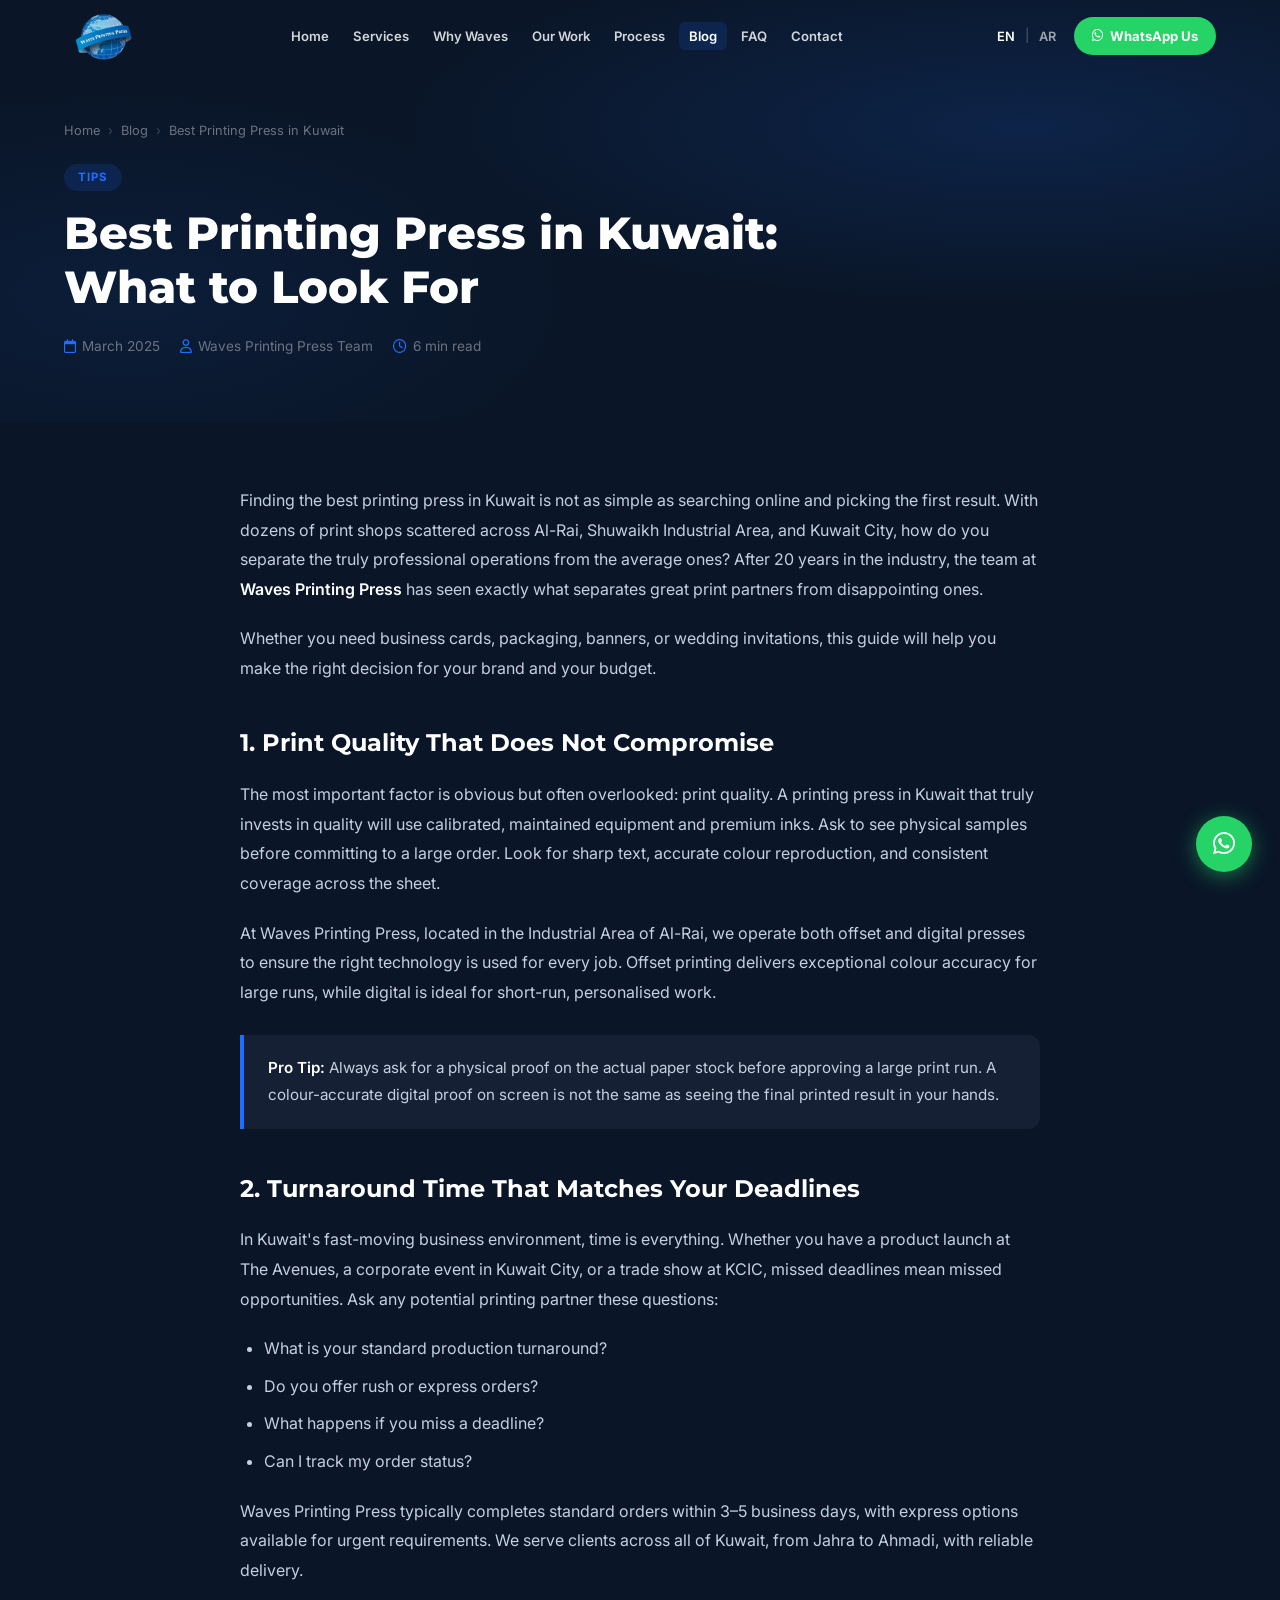
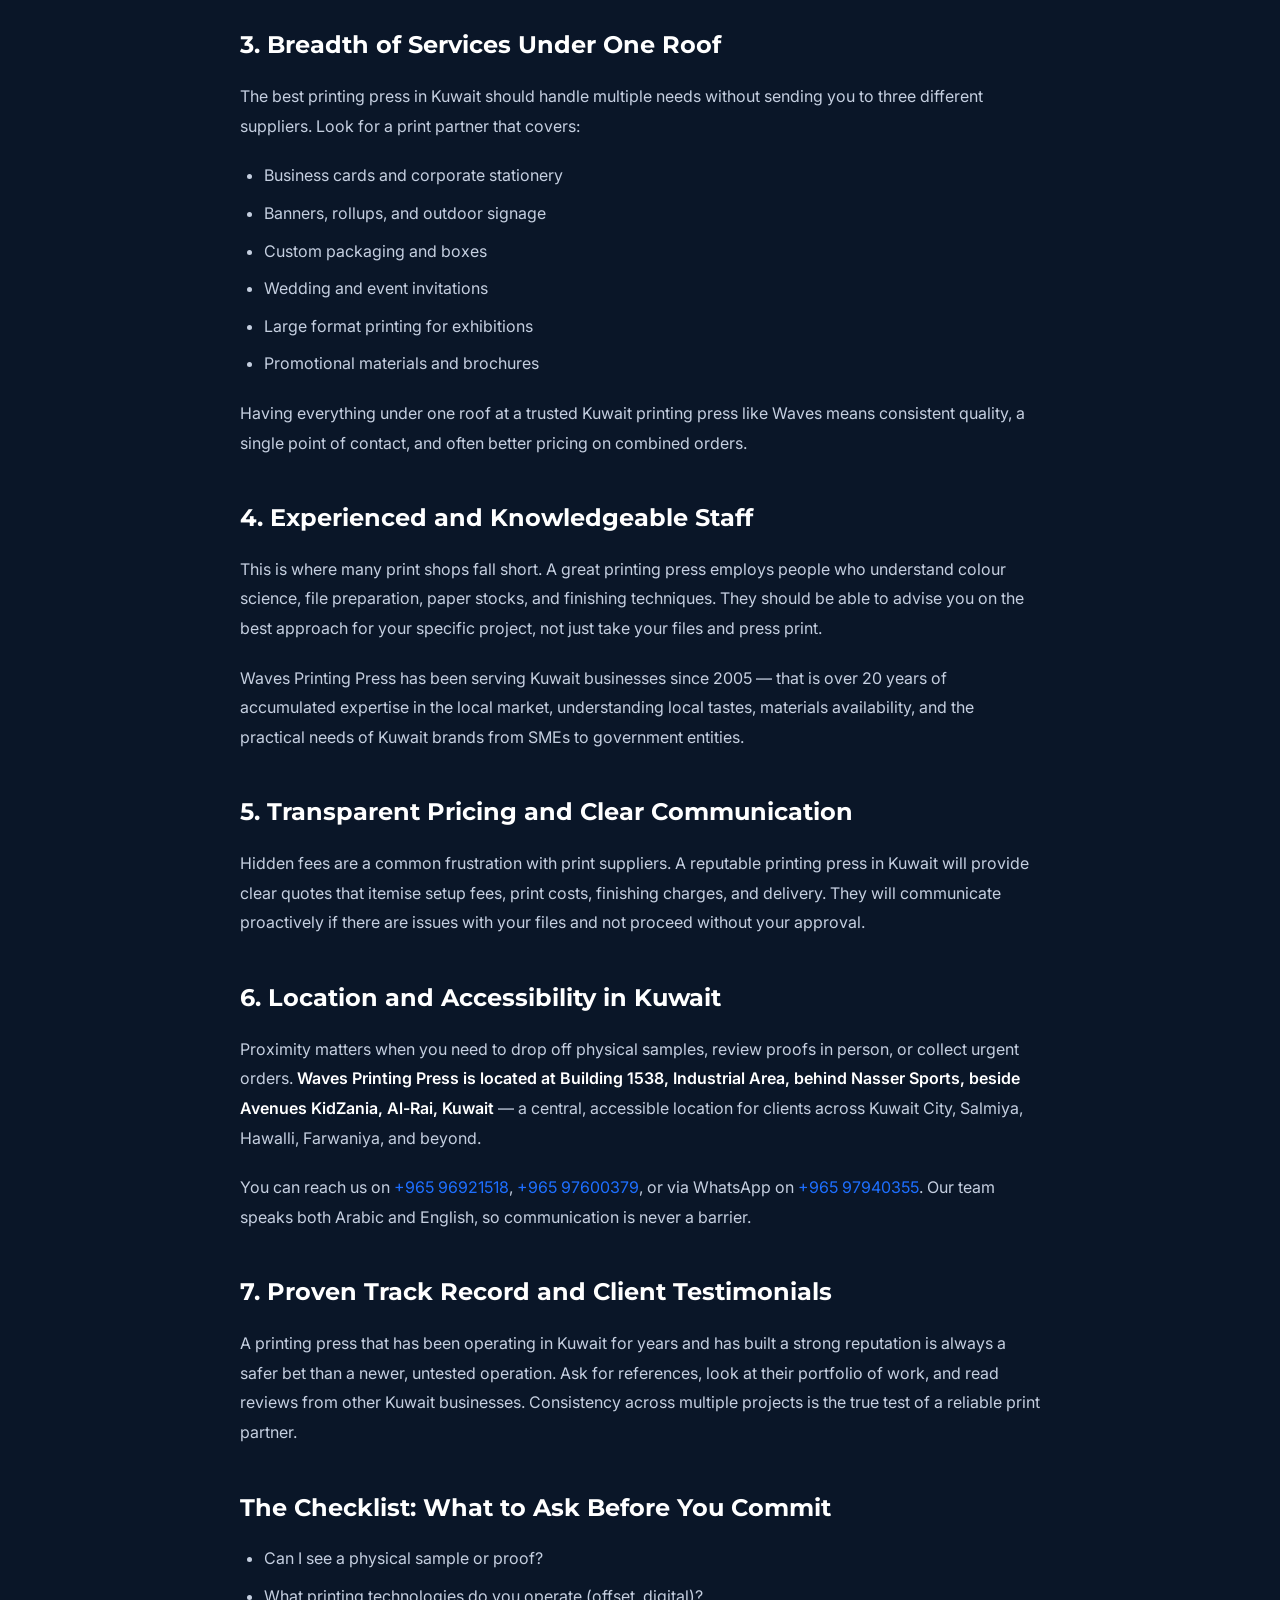
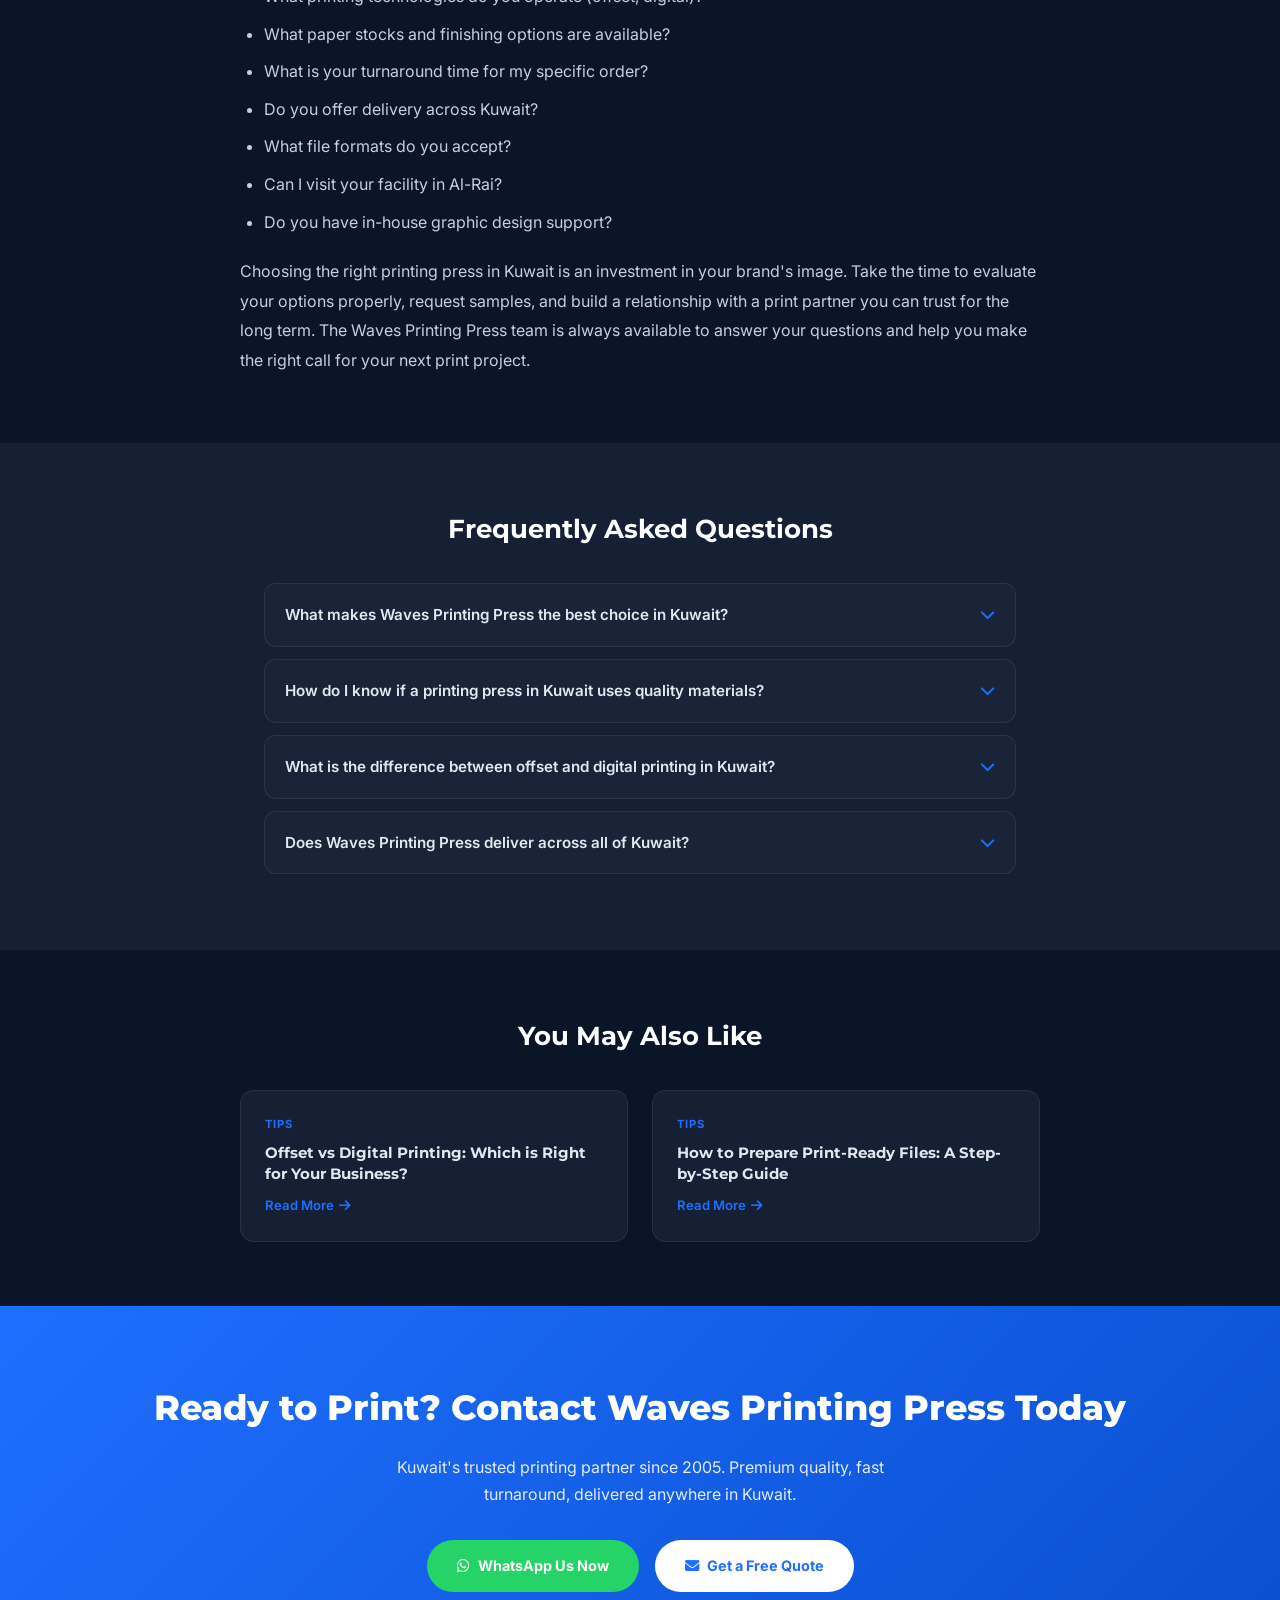
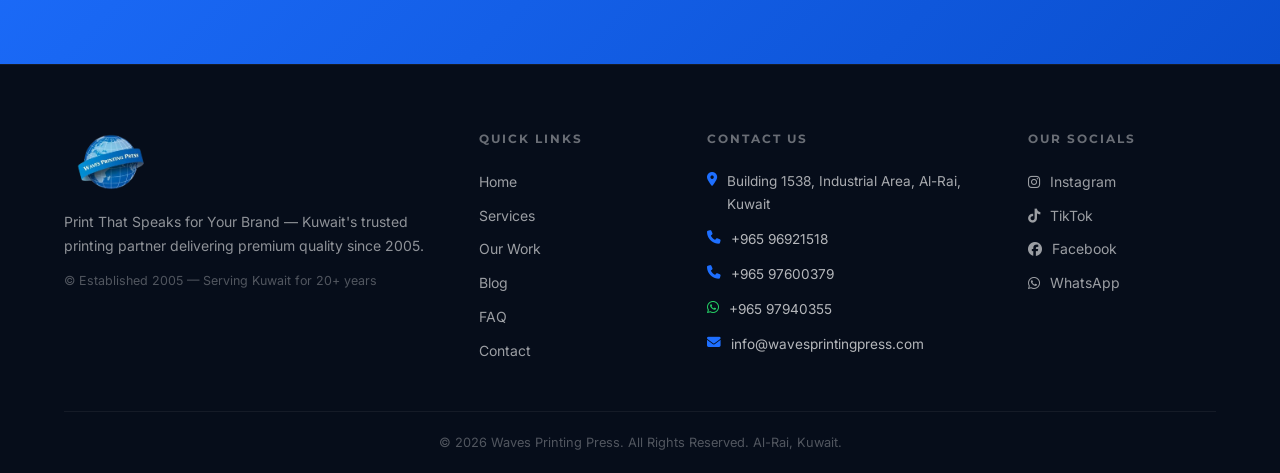
==== commit f154afc8: "fix datePublished, hero preloads, blog.html title, copyright 2026, socials bilingual" ====
--- a/blog-post-1.html
+++ b/blog-post-1.html
@@ -5,32 +5,27 @@
   <meta name="viewport" content="width=device-width, initial-scale=1.0">
 
   <!-- Primary SEO Meta Tags -->
-  <title>Best Printing Press in Kuwait: What to Look For | Waves Printing Press Kuwait</title>
+  <title>Best Printing Press in Kuwait: What to Look For | Waves</title>
   <meta name="description" content="Find the best printing press in Kuwait. Expert tips on quality, turnaround time, and reliability from Waves Printing Press — Al-Rai, Kuwait since 2005.">
   <meta name="robots" content="index, follow">
   <meta name="author" content="Waves Printing Press">
-  <meta name="keywords" content="best printing press Kuwait, printing press Al-Rai, Kuwait printing quality, offset printing Kuwait, digital printing Kuwait, printing tips Kuwait">
 
   <!-- Canonical -->
   <link rel="canonical" href="https://wavesprintingpress.com/blog-post-1.html">
 
-  <!-- Hreflang -->
-  <link rel="alternate" hreflang="en"        href="https://wavesprintingpress.com/blog-post-1.html">
-  <link rel="alternate" hreflang="ar"        href="https://wavesprintingpress.com/blog-post-1.html">
-  <link rel="alternate" hreflang="x-default" href="https://wavesprintingpress.com/blog-post-1.html">
-
   <!-- Open Graph -->
   <meta property="og:type"        content="article">
-  <meta property="og:url"         content="https://wavesprintingpress.com/blog-post-1.html">
+  <meta property="og:url"         content="https://gaur61201.github.io/waves-printing-press/blog-post-1.html">
   <meta property="og:title"       content="Best Printing Press in Kuwait: What to Look For | Waves Printing Press">
   <meta property="og:description" content="Expert tips on choosing the best printing press in Kuwait. Quality, turnaround, reliability — from Waves Printing Press since 2005.">
-  <meta property="og:image"       content="https://wavesprintingpress.com/images/og-image.jpg">
+  <meta property="og:image"       content="https://gaur61201.github.io/waves-printing-press/images/waves_logo/waves_logo.png">
+  <meta property="article:published_time" content="2025-03-15">
 
   <!-- Twitter Card -->
   <meta name="twitter:card"        content="summary_large_image">
   <meta name="twitter:title"       content="Best Printing Press in Kuwait: What to Look For">
   <meta name="twitter:description" content="Expert tips on choosing the best printing press in Kuwait from Waves Printing Press.">
-  <meta name="twitter:image"       content="https://wavesprintingpress.com/images/og-image.jpg">
+  <meta name="twitter:image"       content="https://gaur61201.github.io/waves-printing-press/images/waves_logo/waves_logo.png">
 
   <!-- Google Fonts -->
   <link rel="preconnect" href="https://fonts.googleapis.com">
@@ -46,8 +41,8 @@
     "@context": "https://schema.org",
     "@type": "Article",
     "headline": "Best Printing Press in Kuwait: What to Look For",
-    "datePublished": "2025-03-01",
-    "dateModified": "2025-03-01",
+    "datePublished": "2025-03-15",
+    "dateModified": "2026-03-21",
     "author": {
       "@type": "Organization",
       "name": "Waves Printing Press",
@@ -58,16 +53,34 @@
       "name": "Waves Printing Press",
       "logo": {
         "@type": "ImageObject",
-        "url": "https://wavesprintingpress.com/images/waves_logo/waves_logo.png"
+        "url": "https://gaur61201.github.io/waves-printing-press/images/waves_logo/waves_logo.png"
       }
     },
     "description": "Expert tips on choosing the best printing press in Kuwait — quality, turnaround, reliability and what really matters.",
+    "image": "https://gaur61201.github.io/waves-printing-press/images/waves_logo/waves_logo.png",
     "mainEntityOfPage": {
       "@type": "WebPage",
       "@id": "https://wavesprintingpress.com/blog-post-1.html"
     }
   }
   </script>
+
+  <!-- BreadcrumbList Schema -->
+  <script type="application/ld+json">
+  {
+    "@context": "https://schema.org",
+    "@type": "BreadcrumbList",
+    "itemListElement": [
+      {"@type": "ListItem", "position": 1, "name": "Home", "item": "https://gaur61201.github.io/waves-printing-press/"},
+      {"@type": "ListItem", "position": 2, "name": "Blog", "item": "https://gaur61201.github.io/waves-printing-press/blog.html"},
+      {"@type": "ListItem", "position": 3, "name": "Best Printing Press in Kuwait: What to Look For"}
+    ]
+  }
+  </script>
+
+  <!-- Favicon -->
+  <link rel="icon" type="image/png" href="images/waves_logo/waves_logo.png">
+  <link rel="apple-touch-icon" href="images/waves_logo/waves_logo.png">
 
   <style>
     /* =============================================
@@ -628,6 +641,47 @@
     .whatsapp-float:hover { transform: scale(1.1); box-shadow: 0 6px 28px rgba(37,211,102,0.65); text-decoration: none; }
     [dir="rtl"] .whatsapp-float { right: auto; left: 28px; }
   </style>
+
+  <script type="application/ld+json">
+  {
+    "@context": "https://schema.org",
+    "@type": "FAQPage",
+    "mainEntity": [
+      {
+        "@type": "Question",
+        "name": "What makes Waves Printing Press the best choice in Kuwait?",
+        "acceptedAnswer": {
+          "@type": "Answer",
+          "text": "Waves Printing Press has operated from Al-Rai, Kuwait since 2005 — over 20 years serving local businesses. We combine offset and digital printing technologies, offer in-house design, and provide fast turnaround with delivery across Kuwait. Our central Industrial Area location makes us accessible to clients citywide."
+        }
+      },
+      {
+        "@type": "Question",
+        "name": "How do I know if a printing press in Kuwait uses quality materials?",
+        "acceptedAnswer": {
+          "@type": "Answer",
+          "text": "Always request a printed sample on the actual paper stock before approving a large order. Ask about the paper GSM (weight), coating options (matte, gloss, soft-touch), and the brand of inks used. A confident, reputable printing press will welcome this level of scrutiny."
+        }
+      },
+      {
+        "@type": "Question",
+        "name": "What is the difference between offset and digital printing in Kuwait?",
+        "acceptedAnswer": {
+          "@type": "Answer",
+          "text": "Offset printing uses metal plates and is ideal for large quantities (500+) where consistent colour accuracy is critical. Digital printing is better for smaller quantities, variable data (personalised prints), and faster turnaround. Both technologies are available at Waves Printing Press in Al-Rai."
+        }
+      },
+      {
+        "@type": "Question",
+        "name": "Does Waves Printing Press deliver across all of Kuwait?",
+        "acceptedAnswer": {
+          "@type": "Answer",
+          "text": "Yes. We deliver to all areas of Kuwait including Kuwait City, Salmiya, Hawalli, Ahmadi, Jahra, and Farwaniya. Contact us via WhatsApp on +965 97940355 to arrange delivery for your order."
+        }
+      }
+    ]
+  }
+  </script>
 </head>
 
 <body dir="ltr">
@@ -906,17 +960,17 @@
         </div>
       </div>
       <div class="footer-col">
-        <h4>OUR SOCIALS</h4>
+        <h4><span class="en-text">OUR SOCIALS</span><span class="ar-text">حساباتنا الاجتماعية</span></h4>
         <div class="footer-socials-list">
-          <a href="#" target="_blank" rel="noopener" class="footer-social-link"><i class="fa-brands fa-instagram" aria-hidden="true"></i> Instagram</a>
-          <a href="#" target="_blank" rel="noopener" class="footer-social-link"><i class="fa-brands fa-tiktok" aria-hidden="true"></i> TikTok</a>
-          <a href="#" target="_blank" rel="noopener" class="footer-social-link"><i class="fa-brands fa-facebook" aria-hidden="true"></i> Facebook</a>
+          <a href="https://www.instagram.com/wavesprintingpress" target="_blank" rel="noopener" class="footer-social-link"><i class="fa-brands fa-instagram" aria-hidden="true"></i> Instagram</a>
+          <a href="https://www.tiktok.com/@wavesprintingpress" target="_blank" rel="noopener" class="footer-social-link"><i class="fa-brands fa-tiktok" aria-hidden="true"></i> TikTok</a>
+          <a href="https://www.facebook.com/wavesprintingpress" target="_blank" rel="noopener" class="footer-social-link"><i class="fa-brands fa-facebook" aria-hidden="true"></i> Facebook</a>
           <a href="https://wa.me/96597940355" target="_blank" rel="noopener" class="footer-social-link"><i class="fa-brands fa-whatsapp" aria-hidden="true"></i> WhatsApp</a>
         </div>
       </div>
     </div>
     <div class="footer-bottom">
-      <p class="foot-copy"><span class="en-text">© 2025 Waves Printing Press. All Rights Reserved. Al-Rai, Kuwait.</span><span class="ar-text">© 2025 أمواج للطباعة. جميع الحقوق محفوظة. الري، الكويت.</span></p>
+      <p class="foot-copy"><span class="en-text">© 2026 Waves Printing Press. All Rights Reserved. Al-Rai, Kuwait.</span><span class="ar-text">© 2026 أمواج للطباعة. جميع الحقوق محفوظة. الري، الكويت.</span></p>
     </div>
   </div>
 </footer>
